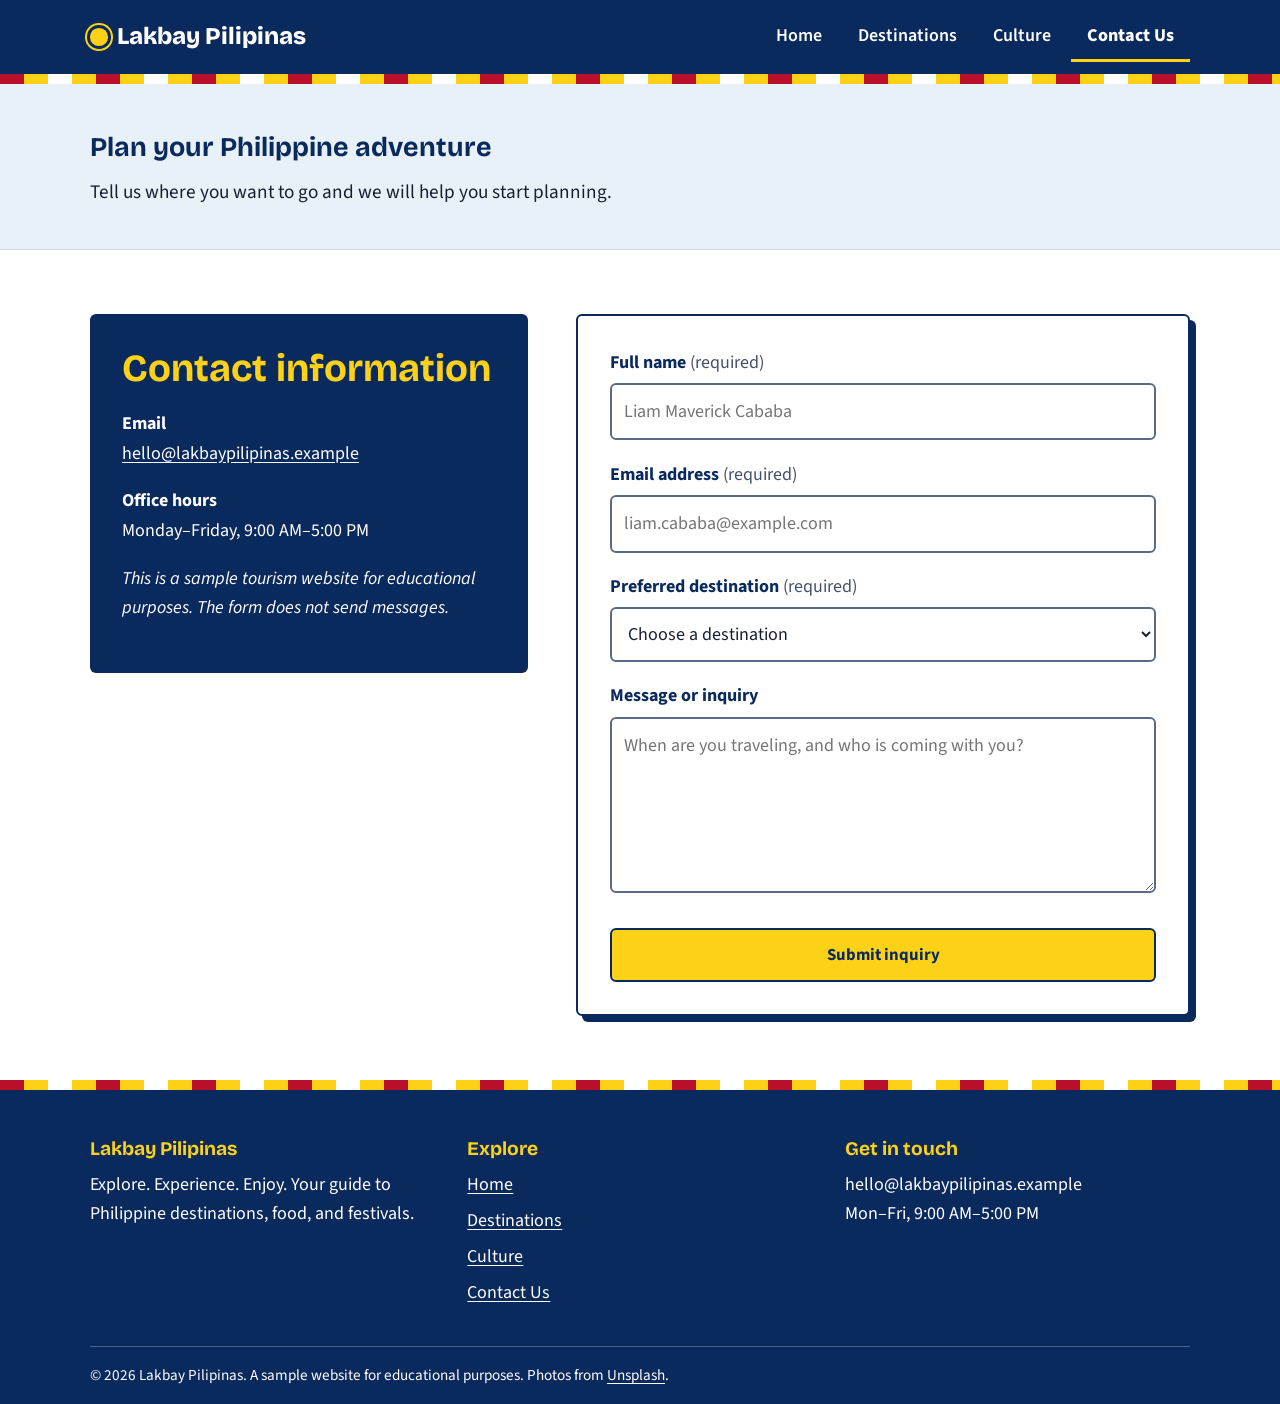
==== contact.html @ 9babd476 "Add files via upload" ====
<!DOCTYPE html>
<html lang="en">
<head>
    <meta charset="UTF-8">
    <meta name="viewport" content="width=device-width, initial-scale=1.0">
    <title>Plan a Philippines Trip | Lakbay Pilipinas</title>
    <meta name="description" content="Start planning a trip to the Philippines and explore travel ideas for Boracay, El Nido, Bohol, and more.">
    <link rel="canonical" href="https://maverick-boo.github.io/justsamples/contact.html">
    <meta property="og:type" content="website">
    <meta property="og:title" content="Plan a Philippines Trip | Lakbay Pilipinas">
    <meta property="og:description" content="Start planning a trip to the Philippines and explore travel ideas for Boracay, El Nido, Bohol, and more.">
    <meta property="og:url" content="https://maverick-boo.github.io/justsamples/contact.html">
    <link rel="preconnect" href="https://fonts.googleapis.com">
    <link rel="preconnect" href="https://fonts.gstatic.com" crossorigin>
    <link rel="stylesheet" href="https://fonts.googleapis.com/css2?family=Bricolage+Grotesque:wght@600;800&family=Source+Sans+3:wght@400;600;700&display=swap">
    <link rel="stylesheet" href="style.css">
    <script src="script.js" defer></script>
</head>
<body>
    <a class="skip-link" href="#main">Skip to main content</a>

    <header class="site-header">
        <div class="header-inner">
            <a class="brand" href="index.html"><span class="brand-sun" aria-hidden="true"></span>Lakbay Pilipinas</a>
            <nav aria-label="Main navigation">
            <ul>
                <li><a href="index.html">Home</a></li>
                <li><a href="destinations.html">Destinations</a></li>
                <li><a href="culture.html">Culture</a></li>
                <li><a href="contact.html" aria-current="page">Contact Us</a></li>
            </ul>
            </nav>
        </div>
        <div class="banig" aria-hidden="true"></div>
    </header>

    <main id="main">
        <section class="page-title">
            <div class="wrap">
                <h1>Plan your Philippine adventure</h1>
                <p>Tell us where you want to go and we will help you start planning.</p>
            </div>
        </section>

        <section class="section">
            <div class="wrap contact-layout">
                <div class="contact-details">
                    <h2>Contact information</h2>
                    <p><strong>Email</strong><br><a href="mailto:hello@lakbaypilipinas.example">hello@lakbaypilipinas.example</a></p>
                    <p><strong>Office hours</strong><br>Monday&ndash;Friday, 9:00 AM&ndash;5:00 PM</p>
                    <p><em>This is a sample tourism website for educational purposes. The form does not send messages.</em></p>
                </div>

                <form action="#" method="post">
                    <label for="fullname">Full name <span class="hint">(required)</span></label>
                    <input type="text" id="fullname" name="fullname" placeholder="Liam Maverick Cababa" autocomplete="name" required>

                    <label for="email">Email address <span class="hint">(required)</span></label>
                    <input type="email" id="email" name="email" placeholder="liam.cababa@example.com" autocomplete="email" required>

                    <label for="destination">Preferred destination <span class="hint">(required)</span></label>
                    <select id="destination" name="destination" required>
                        <option value="">Choose a destination</option>
                        <option value="Boracay">Boracay, Aklan</option>
                        <option value="El Nido">El Nido, Palawan</option>
                        <option value="Chocolate Hills">Chocolate Hills, Bohol</option>
                        <option value="Banaue">Banaue Rice Terraces, Ifugao</option>
                        <option value="Other">Other destination</option>
                    </select>

                    <label for="message">Message or inquiry</label>
                    <textarea id="message" name="message" rows="5" placeholder="When are you traveling, and who is coming with you?"></textarea>

                    <button type="submit">Submit inquiry</button>
                    <p id="form-status" class="form-status" role="status" tabindex="-1" hidden></p>
                </form>
            </div>
        </section>
    </main>

    <footer class="site-footer">
        <div class="banig" aria-hidden="true"></div>
        <div class="wrap">
            <div class="footer-inner">
                <div>
                    <h2>Lakbay Pilipinas</h2>
                    <p>Explore. Experience. Enjoy. Your guide to Philippine destinations, food, and festivals.</p>
                </div>
                <div>
                    <h2>Explore</h2>
                    <ul>
                <li><a href="index.html">Home</a></li>
                <li><a href="destinations.html">Destinations</a></li>
                <li><a href="culture.html">Culture</a></li>
                <li><a href="contact.html">Contact Us</a></li>
                    </ul>
                </div>
                <div>
                    <h2>Get in touch</h2>
                    <p>hello@lakbaypilipinas.example<br>Mon&ndash;Fri, 9:00 AM&ndash;5:00 PM</p>
                </div>
            </div>
            <div class="copyright">
                <p>&copy; 2026 Lakbay Pilipinas. A sample website for educational purposes. Photos from <a href="https://unsplash.com">Unsplash</a>.</p>
            </div>
        </div>
    </footer>
</body>
</html>
---- style.css ----
/* =====================================================
   LAKBAY PILIPINAS - "BANIG" DESIGN
   Concept: woven banig mat stripes + flag-inspired palette.
   Sections: 1 Tokens | 2 Base | 3 Header/Nav | 4 Buttons
             5 Home | 6 Cards | 7 Culture | 8 Form | 9 Footer | 10 Responsive
   ===================================================== */

/* 1. TOKENS (CSS variables) - change a colour once, it updates the whole site.
   HCI: CONSISTENCY. Every page reads from the same palette. */
:root {
    --navy: #0a2a5e;      /* main brand colour, text-on-white contrast ~14:1 */
    --ink: #172033;       /* body text */
    --sea: #e7f1f7;       /* soft section background */
    --sun: #fcd116;       /* accent (flag yellow); always paired with navy text */
    --red: #b8102a;       /* banig stripe + small accents */
    --white: #ffffff;
    --radius: 6px;
    --font-head: "Bricolage Grotesque", "Trebuchet MS", system-ui, sans-serif;
    --font-body: "Source Sans 3", "Segoe UI", Arial, sans-serif;
}

/* 2. BASE */
*, *::before, *::after { box-sizing: border-box; }   /* padding never makes boxes wider than 100% */
html { scroll-behavior: smooth; }
body {
    margin: 0;
    font-family: var(--font-body);
    font-size: 1.125rem;          /* 18px: readable default (HCI: readability) */
    line-height: 1.65;
    color: var(--ink);
    background: var(--white);
}
h1, h2, h3 { font-family: var(--font-head); color: var(--navy); line-height: 1.15; margin: 0 0 .5em; }
h2 { font-size: clamp(1.7rem, 3vw, 2.4rem); }   /* clamp = fluid size, no media query needed */
h3 { font-size: 1.35rem; }
p { margin: 0 0 1em; max-width: 65ch; }          /* ~65 characters per line is easiest to read */
img { max-width: 100%; display: block; }
a { color: var(--navy); text-decoration: underline; text-underline-offset: 3px; }
a:hover { color: var(--red); text-decoration-thickness: 2px; }

/* Visible keyboard focus. HCI: ACCESSIBILITY (keyboard users must see where they are) */
a:focus-visible, button:focus-visible, input:focus-visible,
select:focus-visible, textarea:focus-visible {
    outline: 3px solid var(--sun);
    outline-offset: 3px;
    box-shadow: 0 0 0 6px var(--navy);
}

/* Skip link: hidden until a keyboard user tabs to it */
.skip-link { position: absolute; left: 1rem; top: -4rem; background: var(--sun); color: var(--navy);
    padding: .6rem 1rem; font-weight: 700; z-index: 100; }
.skip-link:focus { top: 1rem; }

.wrap { width: min(1100px, 100% - 2.5rem); margin-inline: auto; }
.section { padding: 4rem 0; }
.section-alt { background: var(--sea); }

/* 3. HEADER + NAV (sticky so navigation is always reachable) */
.site-header { position: sticky; top: 0; z-index: 50; background: var(--navy); }
.header-inner { display: flex; flex-wrap: wrap; align-items: center; justify-content: space-between;
    gap: .5rem 1.5rem; padding: .75rem 0; width: min(1100px, 100% - 2.5rem); margin-inline: auto; }
.brand { display: flex; align-items: center; gap: .6rem; font-family: var(--font-head);
    font-size: 1.5rem; font-weight: 800; color: var(--white); text-decoration: none; }
.brand:hover { color: var(--sun); }
.brand-sun { width: 1.1rem; height: 1.1rem; border-radius: 50%; background: var(--sun);
    box-shadow: 0 0 0 3px var(--navy), 0 0 0 5px var(--sun); }   /* simple sun logo mark, pure CSS */
.site-header ul { display: flex; flex-wrap: wrap; gap: .25rem; list-style: none; margin: 0; padding: 0; }
.site-header nav a { display: block; padding: .55rem 1rem; color: var(--white); text-decoration: none;
    font-weight: 600; border-bottom: 3px solid transparent; }
.site-header nav a:hover { background: rgba(255,255,255,.14); border-bottom-color: var(--sun); color: var(--white); }
/* HCI: don't rely on colour alone. The current page gets a thick underline AND bold text. */
.site-header nav a[aria-current="page"] { border-bottom-color: var(--sun); font-weight: 800; }

/* THE MEMORABLE ELEMENT: banig woven stripe band */
.banig { height: 10px; background: repeating-linear-gradient(90deg,
    var(--red) 0 24px, var(--sun) 24px 48px, var(--white) 48px 72px, var(--sun) 72px 96px); }

/* 4. BUTTONS - one style for every button/link-button on the site */
.button, button {
    display: inline-block; font: 700 1.05rem var(--font-body); cursor: pointer;
    padding: .8rem 1.6rem; border: 2px solid var(--navy); border-radius: var(--radius);
    background: var(--sun); color: var(--navy); text-decoration: none;
    transition: background .2s, color .2s, transform .2s;
}
.button:hover, button:hover { background: var(--navy); color: var(--white); transform: translateY(-2px); }
.button:active, button:active { transform: translateY(0); }
.button-outline { background: transparent; }

/* 5. HOME HERO */
.hero { position: relative; color: var(--white); background: var(--navy); overflow: hidden; }
.hero > img { position: absolute; inset: 0; width: 100%; height: 100%; object-fit: cover; }
.hero::after { content: ""; position: absolute; inset: 0;      /* dark gradient keeps white text readable on a photo */
    background: linear-gradient(90deg, rgba(10,42,94,.92) 0%, rgba(10,42,94,.65) 55%, rgba(10,42,94,.15) 100%); }
.hero-text { position: relative; z-index: 1; padding: 7rem 0 7.5rem; }
.hero h1 { color: var(--white); font-size: clamp(2.4rem, 6vw, 4.4rem); max-width: 14ch; }
.hero p { font-size: 1.3rem; max-width: 40ch; }
.hero-actions { display: flex; flex-wrap: wrap; gap: 1rem; margin-top: 1.5rem; }
.hero .button-outline { color: var(--white); border-color: var(--white); }
.hero .button-outline:hover { background: var(--white); color: var(--navy); }

/* Page title strip for inner pages */
.page-title { background: var(--sea); padding: 3rem 0 2.5rem; border-bottom: 1px solid #c9dbe6; }
.page-title p { font-size: 1.2rem; margin: 0; }

/* 6. CARDS - CSS Grid: auto-fit makes columns collapse by themselves on small screens */
.card-grid { display: grid; grid-template-columns: repeat(auto-fit, minmax(290px, 1fr)); gap: 2rem; }
.card { display: flex; flex-direction: column; background: var(--white); border: 2px solid var(--navy);
    border-radius: var(--radius); overflow: hidden; box-shadow: 6px 6px 0 var(--navy); }
.card-media { background: linear-gradient(135deg, var(--navy), #2f6fa8); }   /* shows if a photo ever fails to load */
.card img { width: 100%; aspect-ratio: 16 / 10; object-fit: cover; }
.card-body { display: flex; flex-direction: column; flex: 1; padding: 1.4rem; }
.card-body .button { margin-top: auto; align-self: flex-start; }               /* buttons line up at the bottom */
.location { display: inline-block; background: var(--sun); color: var(--navy); font-weight: 700;
    font-size: .95rem; padding: .15rem .7rem; border-radius: 99px; margin-bottom: .7rem; }
.facts { margin: 0 0 1.2rem; padding-left: 1.2rem; }

/* Home highlights */
.highlights { display: grid; grid-template-columns: repeat(auto-fit, minmax(240px, 1fr)); gap: 2rem; margin-top: 2rem; }
.highlight { border-top: 6px solid var(--red); padding-top: 1rem; }
.highlight:nth-child(2) { border-top-color: var(--sun); }
.highlight:nth-child(3) { border-top-color: var(--navy); }
.section-head { display: flex; flex-wrap: wrap; justify-content: space-between; align-items: end; gap: 1rem; margin-bottom: 2rem; }
.section-head p { margin: 0; }

/* 7. CULTURE - alternating rows: text beside a visual panel */
.culture-row { display: grid; grid-template-columns: 1fr 2fr; gap: 2.5rem; align-items: center; padding: 3rem 0; border-bottom: 1px solid #c9dbe6; }
.culture-row:nth-child(even) { grid-template-columns: 2fr 1fr; }
.culture-row:nth-child(even) .culture-visual { order: 2; }
.culture-visual { display: grid; place-items: center; aspect-ratio: 4 / 3; font-size: 5rem; border-radius: var(--radius);
    background: var(--sea); border: 2px solid var(--navy); }
.culture-row:nth-child(2) .culture-visual { background: var(--sun); }
.culture-row:nth-child(3) .culture-visual { background: var(--navy); }
.dish-list { display: flex; flex-wrap: wrap; gap: .5rem; list-style: none; padding: 0; margin: 0 0 1rem; }
.dish-list li { border: 2px solid var(--navy); border-radius: 99px; padding: .1rem .85rem; font-weight: 600; }

/* 8. CONTACT FORM */
.contact-layout { display: grid; grid-template-columns: 1fr 1.4fr; gap: 3rem; align-items: start; }
.contact-details { background: var(--navy); color: var(--white); padding: 2rem; border-radius: var(--radius); }
.contact-details h2, .contact-details h3 { color: var(--sun); }
.contact-details a { color: var(--white); }
form { background: var(--white); border: 2px solid var(--navy); border-radius: var(--radius); padding: 2rem; box-shadow: 6px 6px 0 var(--navy); }
label { display: block; margin: 1.2rem 0 .35rem; font-weight: 700; color: var(--navy); }
form label:first-of-type { margin-top: 0; }
.hint { font-weight: 400; color: #45506a; }   /* "(required)" is TEXT, not just a colour */
input, select, textarea { width: 100%; padding: .75rem; font: inherit; color: var(--ink);
    background: var(--white); border: 2px solid #5b6b85; border-radius: var(--radius); }
input:hover, select:hover, textarea:hover { border-color: var(--navy); }
input:focus, select:focus, textarea:focus { border-color: var(--navy); }
textarea { resize: vertical; min-height: 8rem; }
form button { margin-top: 1.6rem; width: 100%; }

/* 9. FOOTER - identical on every page */
.site-footer { background: var(--navy); color: var(--white); }
.footer-inner { display: grid; grid-template-columns: repeat(auto-fit, minmax(220px, 1fr)); gap: 2rem; padding: 3rem 0 2rem; }
.site-footer h2 { font-size: 1.2rem; color: var(--sun); }
.site-footer a { color: var(--white); }
.site-footer a:hover { color: var(--sun); }
.site-footer ul { list-style: none; margin: 0; padding: 0; }
.site-footer li { margin-bottom: .4rem; }
.copyright { border-top: 1px solid rgba(255,255,255,.25); padding: 1rem 0; font-size: .95rem; }
.copyright p { margin: 0; max-width: none; }

/* 10. RESPONSIVE - media queries adjust the layout as screens shrink */
@media (max-width: 800px) {
    .contact-layout, .culture-row, .culture-row:nth-child(even) { grid-template-columns: 1fr; }
    .culture-row:nth-child(even) .culture-visual { order: 0; }
    .culture-visual { aspect-ratio: 16 / 7; font-size: 4rem; }
    .hero-text { padding: 4.5rem 0 5rem; }
    .section { padding: 3rem 0; }
}
@media (max-width: 560px) {
    body { font-size: 1.05rem; }
    .header-inner { justify-content: center; }
    .site-header nav a { padding: .5rem .7rem; }
    .card-grid { grid-template-columns: 1fr; }
    .card, form { box-shadow: 4px 4px 0 var(--navy); }
    form, .contact-details { padding: 1.4rem; }
    .hero-actions .button { width: 100%; text-align: center; }
}
/* Respect users who turn off animations in their OS settings */
@media (prefers-reduced-motion: reduce) {
    * { transition: none !important; scroll-behavior: auto !important; }
}

/* =====================================================
   11. JAVASCRIPT-ASSISTED ANIMATION
   Rule: all hiding is under ".js", a class that script.js adds.
   If JavaScript fails or is off, everything stays visible.
   ===================================================== */

/* Scroll reveal: starts faded and lower, script adds .is-visible */
.js .reveal { opacity: 0; transform: translateY(28px);
    transition: opacity .6s ease, transform .6s ease; }
.js .reveal.is-visible { opacity: 1; transform: none; }

/* Hero entrance: the one orchestrated moment on page load */
@keyframes rise { from { opacity: 0; transform: translateY(24px); } to { opacity: 1; transform: none; } }
@keyframes drift { from { transform: scale(1.08); } to { transform: scale(1); } }
.hero > img { animation: drift 12s ease-out both; }
.hero-text > * { animation: rise .8s ease both; }
.hero-text > :nth-child(2) { animation-delay: .15s; }
.hero-text > :nth-child(3) { animation-delay: .3s; }

/* Header gets a shadow once the page scrolls */
.site-header { transition: box-shadow .3s; }
.site-header.is-scrolled { box-shadow: 0 6px 18px rgba(0,0,0,.3); }

/* Form confirmation message (shown by script.js).
   HCI: feedback. Uses a check icon + text, not color alone. */
.form-status { margin: 1.2rem 0 0; padding: 1rem; border-left: 6px solid var(--navy);
    background: var(--sea); font-weight: 600; color: var(--navy); }
.form-status[hidden] { display: none; }

@media (prefers-reduced-motion: reduce) {
    .js .reveal { opacity: 1; transform: none; }
    .hero > img, .hero-text > * { animation: none; }
}
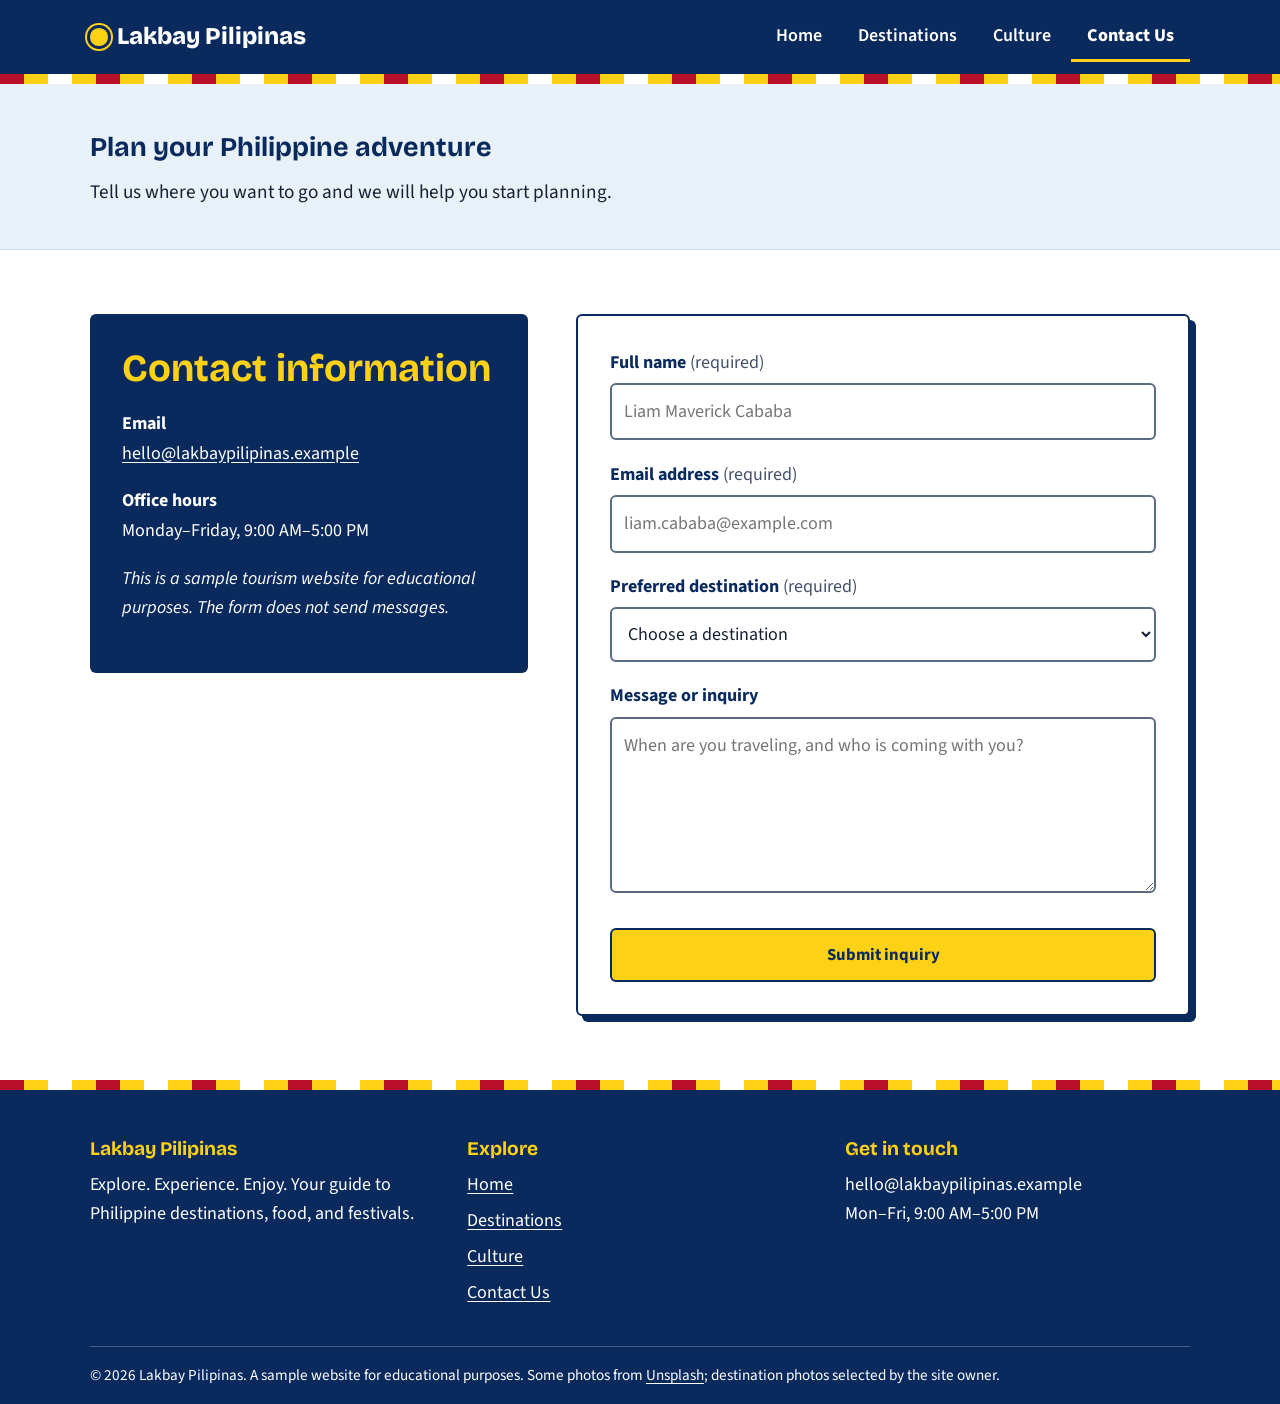
==== commit ddd6eada: "Add files via upload" ====
--- a/contact.html
+++ b/contact.html
@@ -101,7 +101,7 @@
                 </div>
             </div>
             <div class="copyright">
-                <p>&copy; 2026 Lakbay Pilipinas. A sample website for educational purposes. Photos from <a href="https://unsplash.com">Unsplash</a>.</p>
+                <p>&copy; 2026 Lakbay Pilipinas. A sample website for educational purposes. Some photos from <a href="https://unsplash.com">Unsplash</a>; destination photos selected by the site owner.</p>
             </div>
         </div>
     </footer>
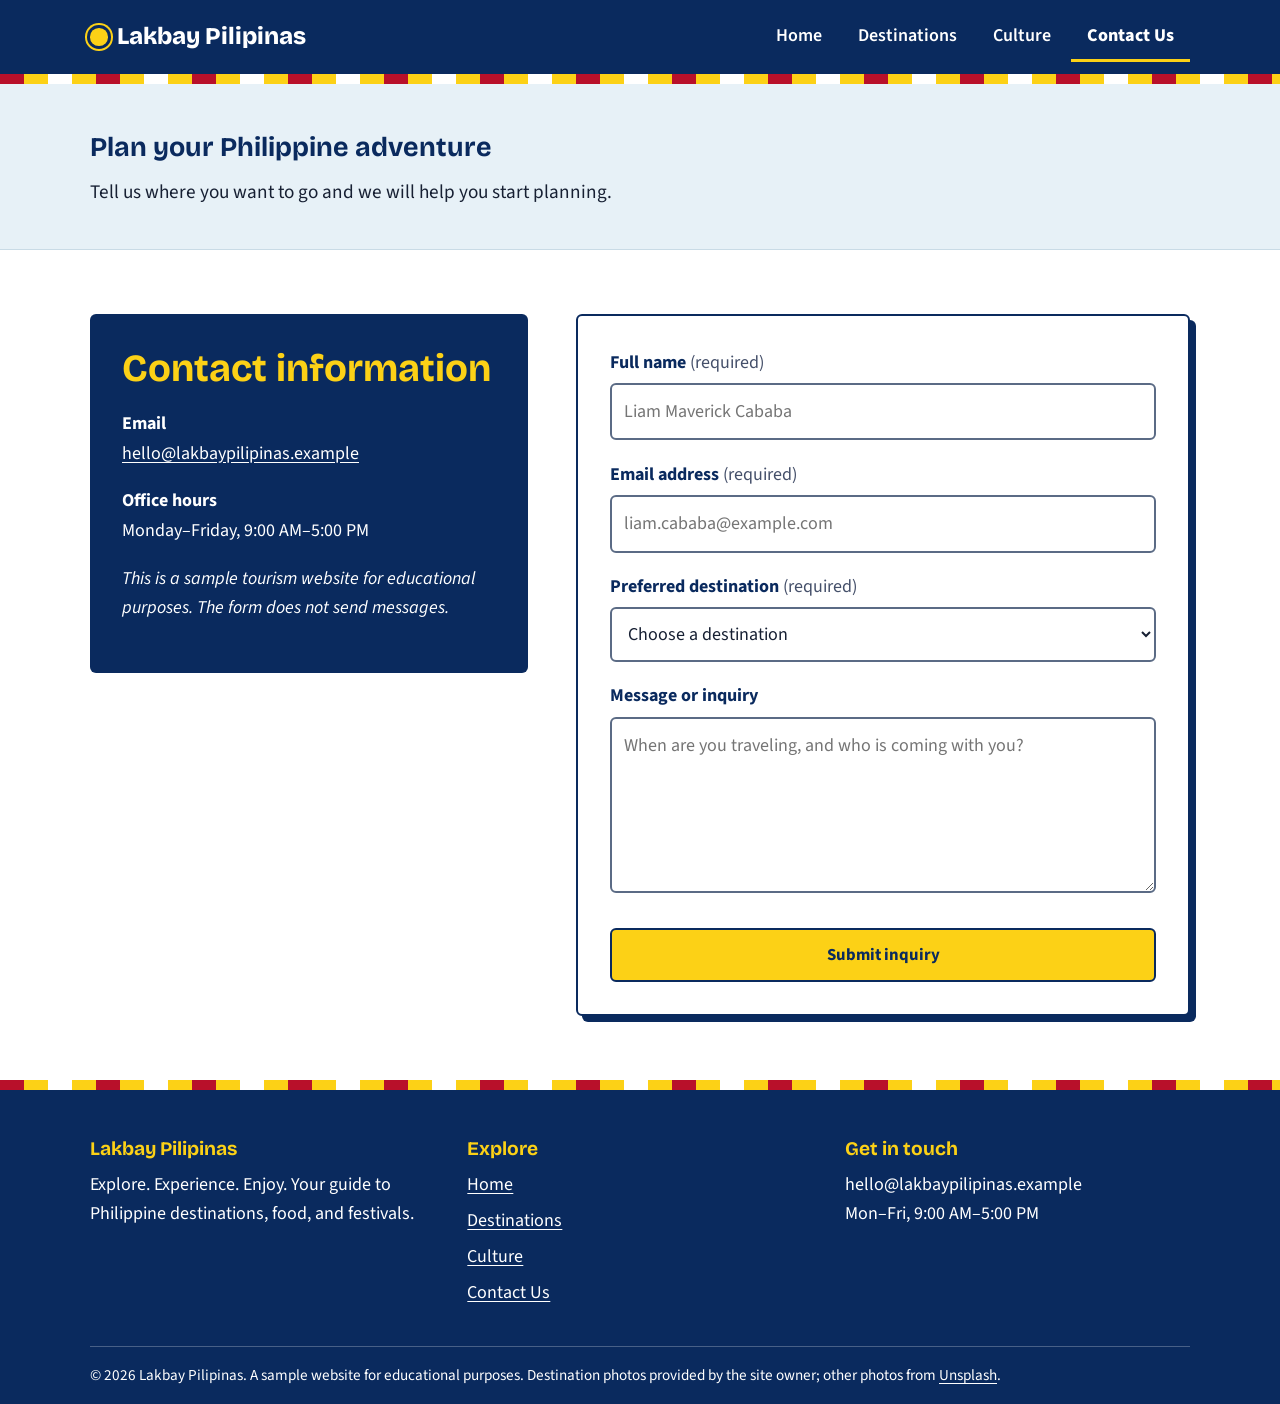
==== commit c2604332: "Add files via upload" ====
--- a/contact.html
+++ b/contact.html
@@ -101,7 +101,7 @@
                 </div>
             </div>
             <div class="copyright">
-                <p>&copy; 2026 Lakbay Pilipinas. A sample website for educational purposes. Some photos from <a href="https://unsplash.com">Unsplash</a>; destination photos selected by the site owner.</p>
+                <p>&copy; 2026 Lakbay Pilipinas. A sample website for educational purposes. Destination photos provided by the site owner; other photos from <a href="https://unsplash.com">Unsplash</a>.</p>
             </div>
         </div>
     </footer>
